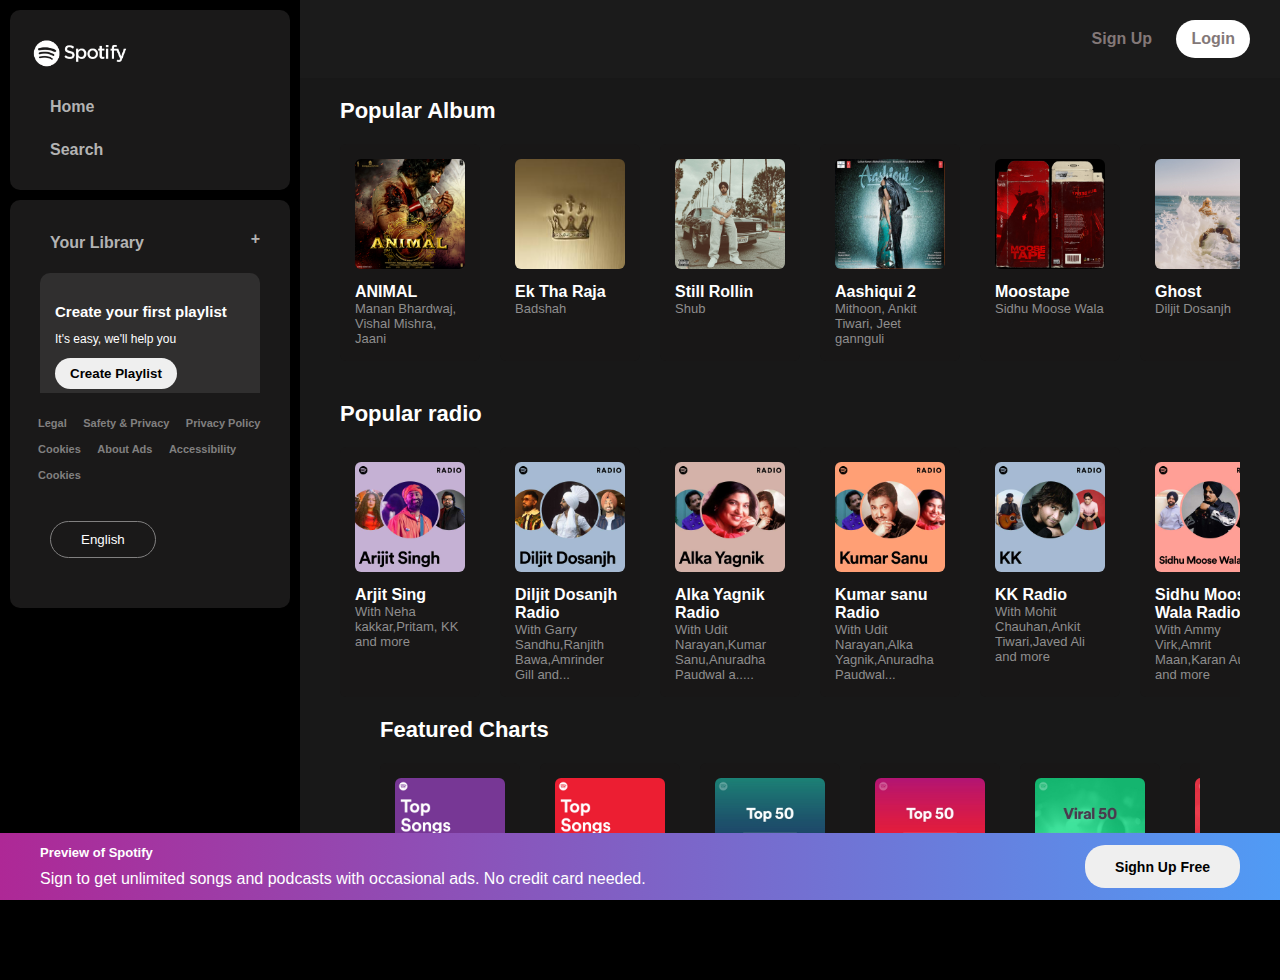
==== index1.html @ badd813f "spotify modified" ====
<!DOCTYPE html>
<html lang="en">

<head>
    <meta charset="UTF-8">
    <meta name="viewport" content="width=device-width, initial-scale=1.0">
    <link rel="stylesheet" href="style.css">
    <link rel="icon"
        href="https://upload.wikimedia.org/wikipedia/commons/thumb/1/19/Spotify_logo_without_text.svg/168px-Spotify_logo_without_text.svg.png?20160123212544">
    <link rel="stylesheet" href="https://cdnjs.cloudflare.com/ajax/libs/font-awesome/6.5.2/css/all.min.css"
        integrity="sha512-SnH5WK+bZxgPHs44uWIX+LLJAJ9/2PkPKZ5QiAj6Ta86w+fsb2TkcmfRyVX3pBnMFcV7oQPJkl9QevSCWr3W6A=="
        crossorigin="anonymous" referrerpolicy="no-referrer" />

    <title>Spotyfy-Web Player: Music for everyone</title>
</head>

<body>
    <div class="sidebar">
        <div class="sidebar-nav">
            <div class="logo">
                <a href=""><img src="/images/logo-new.png" alt=""></a>
            </div>
            <ul>
                <li><a href="">
                        <span><i class="fa-solid fa-house"></i></span>
                        <span>Home</span>
                    </a></li>
                <li><a href="">
                        <span><i class="fa-solid fa-magnifying-glass">
                            </i></span>
                        <span>Search</span>
                    </a></li>
            </ul>
        </div>

        <div class="sidebar-nav box2">

            <ul>
                <li><a href="">
                        <span><i class="fa-solid fa-book"></i></span>
                        <span class="library">Your Library</span>
                    </a></li>
                <li>
                    <div class="sidebar-scroll">
                        <div class="create-playlist">
                            <h4>Create your first playlist</h4>
                            <p>It's easy, we'll help you</p>
                            <button>Create Playlist</button>
                        </div>
                    </div>
                        <!-- <div class="sidebar-scroll">
                            <div class="create-playlist">
                                <h4>Let's find some podcast to follow</h4>
                                <p>We'll keep you on new episode</p>
                                <button>Browse podcasts</button>
                            </div>
                        </div> -->
                </li>
            </ul>

            <div class="privacy">
                <ul>
                    <li>
                        <a href="">Legal</a>
                        <a href="">Safety & Privacy</a>
                        <a href="">Privacy Policy</a>
                    </li>
                    <li>
                        <a href="">Cookies</a>
                        <a href="">About Ads</a>
                        <a href="">Accessibility</a>
                    </li>
                    <li>
                        <a href="">Cookies</a>
                    </li>
                </ul>
            </div>
            <div class="eng-btn">
                <button>English</button>
            </div>
        </div>
    </div>
    <!--  Maian section starts here  -->
    <div class="main-section">
        <div class="top-nav">
            <div class="prev-btn">
                <button><i class="fa-solid fa-chevron-left"></i></button>
                <button><i class="fa-solid fa-chevron-right"></i></button>
            </div>
            <div class="login-btn">
                <button class="sign-up">Sign Up</button>
                <button class="login">Login</button>
            </div>
        </div>

        <div class="spotify-playlist">
            <h2>Popular Album</h2>
            <div class="card">
                <div class="item">
                    <img src="images/item-6.jpg" alt="">
                    <div class="play-btn">
                        <span><i class="fa-solid fa-play"></i></span>
                    </div>
                    <h4>ANIMAL</h4>
                    <p>Manan Bhardwaj, Vishal Mishra, Jaani</p>
                </div>


                <div class="item">
                    <img src="images/item -11.jpg" alt="">
                    <div class="play-btn">
                        <span><i class="fa-solid fa-play"></i></span>
                    </div>
                    <h4>Ek Tha Raja</h4>
                    <p>Badshah</p>
                </div>


                <div class="item">
                    <img src="images/item-7.jpg" alt="">
                    <div class="play-btn">
                        <span><i class="fa-solid fa-play"></i></span>
                    </div>
                    <h4>Still Rollin</h4>
                    <p>Shub</p>
                </div>

                <div class="item">
                    <img src="/images/item-12.jpg" alt="">
                    <div class="play-btn">
                        <span><i class="fa-solid fa-play"></i></span>
                    </div>
                    <h4>Aashiqui 2</h4>
                    <p>Mithoon, Ankit Tiwari, Jeet gannguli</p>
                </div>
                <div class="item">
                    <img src="/images/item-9.jpg" alt="">
                    <div class="play-btn">
                        <span><i class="fa-solid fa-play"></i></span>
                    </div>
                    <h4>Moostape</h4>
                    <p>Sidhu Moose Wala</p>

                </div>


                <div class="item">
                    <img src="/images/item-13.jpg" alt="">
                    <div class="play-btn">
                        <span><i class="fa-solid fa-play"></i></span>
                    </div>
                    <h4>Ghost</h4>
                    <p>Diljit Dosanjh</p>
                </div>

                <div class="item">
                    <img src="/images/item-14.jpg" alt="">
                    <div class="play-btn">
                        <span><i class="fa-solid fa-play"></i></span>
                    </div>
                    <h4>Making Memories</h4>
                    <p>Karan Aujla, Ikky</p>
                </div>
            </div>
        </div>



        <div class="spotify-playlist">
            <h2>Popular radio</h2>
            <div class="card">
                <div class="item">
                    <img src="images/radioarjit.jpeg" alt="">
                    <div class="play-btn">
                        <span><i class="fa-solid fa-play"></i></span>
                    </div>
                    <h4>Arjit Sing</h4>
                    <p>With Neha kakkar,Pritam, KK and more</p>
                </div>
                <div class="item">
                    <img src="images/radiodiljit.jpeg" alt="">
                    <div class="play-btn">
                        <span><i class="fa-solid fa-play"></i></span>
                    </div>
                    <h4>Diljit Dosanjh Radio</h4>
                    <p>With Garry Sandhu,Ranjith Bawa,Amrinder Gill and...</p>
                </div>


                <div class="item">
                    <img src="images/Alka Yagnik.png" alt="">
                    <div class="play-btn">
                        <span><i class="fa-solid fa-play"></i></span>
                    </div>
                    <h4>Alka Yagnik Radio</h4>
                    <p>With Udit Narayan,Kumar Sanu,Anuradha Paudwal a.....</p>
                </div>

                <div class="item">
                    <img src="/images/radiokumar.jpeg" alt="">
                    <div class="play-btn">
                        <span><i class="fa-solid fa-play"></i></span>
                    </div>
                    <h4> Kumar sanu Radio</h4>
                    <p>With Udit Narayan,Alka Yagnik,Anuradha Paudwal...</p>
                </div>
                <div class="item">
                    <img src="/images/radiokk.jpeg" alt="">
                    <div class="play-btn">
                        <span><i class="fa-solid fa-play"></i></span>
                    </div>
                    <h4>KK Radio</h4>
                    <p>With Mohit Chauhan,Ankit Tiwari,Javed Ali and more</p>

                </div>
                <div class="item">
                    <img src="/images/radiosidhu.jpeg" alt="">
                    <div class="play-btn">
                        <span><i class="fa-solid fa-play"></i></span>
                    </div>
                    <h4>Sidhu Moosa Wala Radio</h4>
                    <p>With Ammy Virk,Amrit Maan,Karan Aujila and more</p>
                </div>

                <div class="item">
                    <img src="/images/radiokishore.jpeg" alt="">
                    <div class="play-btn">
                        <span><i class="fa-solid fa-play"></i></span>
                    </div>
                    <h4>Kishore Kumar</h4>
                    <p>With Mohammed Rafi,Asha Bhosle,R.D.Burman and...</p>
                </div>
                <div>
       </div>
     </div>

                <div class="spotify-playlist">
                    <h2>Featured Charts</h2>
                    <div class="card">
                        <div class="item">
                            <img src="images/topsong.png" alt="">
                            <div class="play-btn">
                                <span><i class="fa-solid fa-play"></i></span>
                            </div>
                            <h4>Top Songs-Global</h4>
                            <p>Your weekly updated of the most played tracks right no...</p>
                        </div>
                        <div class="item">
                            <img src="images/topsongUSA.png" alt="">
                            <div class="play-btn">
                                <span><i class="fa-solid fa-play"></i></span>
                            </div>
                            <h4>Top Songs-USA </h4>
                            <p>Your weekly update of the most played track righno..</p>
                        </div>


                        <div class="item">
                            <img src="images/top50.png" alt="">
                            <div class="play-btn">
                                <span><i class="fa-solid fa-play"></i></span>
                            </div>
                            <h4>Top 50-Global</h4>
                            <p>Your daily update of the most played tracks right now-..</p>
                        </div>

                        <div class="item">
                            <img src="/images/top50usapng" alt="">
                            <div class="play-btn">
                                <span><i class="fa-solid fa-play"></i></span>
                            </div>
                            <h4>Top 50 -USA</h4>
                            <p>Your daily update of the most played tracks right no-...
                        </div>
                        <div class="item">
                            <img src="/images/viral50ed.png" alt="">
                            <div class="play-btn">
                                <span><i class="fa-solid fa-play"></i></span>
                            </div>
                            <h4> Viral50-Global</h4>
                            <p>Your daily update of the most viral tracks right now-...</p>

                        </div>


                        <div class="item">
                            <img src="/images/viral50US.png" alt="">
                            <div class="play-btn">
                                <span><i class="fa-solid fa-play"></i></span>
                            </div>
                            <h4>Viral 50 -USA</h4>
                            <p> YOur daily update ofthe most viral tracks right now -USA</p>
                        </div>
                    </div>


                    <!-- <div class="spotify-playlist">
                        <h2>Spotify Playlist</h2>
                        <div class="card">
                            <div class="item">
                                <img src="images/topsong.png" alt="">
                                <div class="play-btn">
                                    <span><i class="fa-solid fa-play"></i></span>
                                </div>
                                <h4>Dinner with Friends</h4>
                                <p>The perfect soundtrack to those long nights over dinner</p>
                            </div>
                            <div class="item">
                                <img src="images/topsongUSA.png" alt="">
                                <div class="play-btn">
                                    <span><i class="fa-solid fa-play"></i></span>
                                </div>
                                <h4>Dinner Jaaz</h4>
                                <p>The gentle sound of some of the greatest voice and ...</p>
                            </div>
    
    
                            <div class="item">
                                <img src="images/top50.png" alt="">
                                <div class="play-btn">
                                    <span><i class="fa-solid fa-play"></i></span>
                                </div>
                                <h4>Dinner Loung</h4>
                                <p>Soft electronic music for your dinner</p>
                            </div>
    
                            <div class="item">
                                <img src="/images/top50usapng" alt="">
                                <div class="play-btn">
                                    <span><i class="fa-solid fa-play"></i></span>
                                </div>
                                <h4>Feel Good Dinner</h4>
                                <p> An uplifting yet tasteful dinner playlist with a...</p>
                            </div>
                            <div class="item">
                                <img src="/images/viral50ed.png" alt="">
                                <div class="play-btn">
                                    <span><i class="fa-solid fa-play"></i></span>
                                </div>
                                <h4> Bossa Nova Dinner</h4>
                                <p>Soundtrackyour cozy dinner with bossa nova jazz</p>
    
                            </div>
    
    
                            <div class="item">
                                <img src="/images/viral50US.png" alt="">
                                <div class="play-btn">
                                    <span><i class="fa-solid fa-play"></i></span>
                                </div>
                                <h4>Kitchen Swagger</h4>
                                <p> Gettin'figgy with it,bana-na-nanana</p>
                            </div>

                            <div class="item">
                                <img src="/images/viral50US.png" alt="">
                                <div class="play-btn">
                                    <span><i class="fa-solid fa-play"></i></span>
                                </div>
                                <h4>Soul Dinner</h4>
                                <p> Classical and new soul music for the perfect dinner vibe.</p>
                            </div>

                        </div>
    
 -->



                    <div class="footer-section">
                        <div class="footer">
                            <div class="footer-links">
                                <div class="footer-coloumn">
                                    <div>Company</div>
                                    <ul class="col-links">
                                        <li><a href="">About</a></li>
                                        <li><a href="">Jobs</a></li>
                                        <li><a href="">For the Record</a></li>
                                    </ul>
                                </div>
                                <div class="footer-coloumn">
                                    <div>Communities</div>
                                    <ul class="col-links">
                                        <li><a href="">For Artists</a></li>
                                        <li><a href="">Developers</a></li>
                                        <li><a href="">Advertising</a></li>
                                        <li><a href="">Investors</a></li>
                                        <li><a href="">Vendors</a></li>


                                    </ul>
                                </div>
                                <div class="footer-coloumn">
                                    <div>Useful links</div>
                                    <ul class="col-links">
                                        <li><a href="">Support</a></li>
                                        <li><a href="">Free Mobile App</a></li>
                                    </ul>
                                </div>
                            </div>
                            <div class="social-links">
                                <div>
                                    <i class="fa-brands fa-facebook"></i>
                                    <i class="fa-brands fa-twitter"></i>
                                    <i class="fa-brands fa-instagram"></i>
                                </div>
                            </div>

                        </div>
                    </div>
             
                 <hr>
                 <div>
                    <p class="copyright">&copy; 2024 Spotify AB</p>
                 </div>

                </div>
            </div>
        </div>
   <div class="preview">
    <div class="text">
        <h4>Preview of Spotify</h4>
        <p>Sign to get unlimited songs and podcasts with occasional ads. No credit card needed.</p>
    </div class="button">
            <button>Sighn Up Free</button>
      
   </div>
</body>
</html>
---- style.css ----
*{
    margin:0;
    padding:0;
    box-sizing:border-box;
}
body{
    background: #000;
    font-family: Arial, Helvetica, sans-serif ; 
}
.sidebar{
   width:300px;
   background: #000;
   position: fixed;
   top: 0;
   left: 0;
   bottom: 0;
   padding:10px;;  
}
.sidebar-nav{
    background: #1a1919;  
    border-radius:10px;
    /* height: 10p; */
    padding:20px 10px;
    margin-bottom:10px;
}
 .logo{
    width:120px;
}
.logo img{
        width:100%;
}
.sidebar-nav ul{
    list-style: none;
}
.sidebar-nav ul li{
    padding:10px 20px;
}
.sidebar-nav ul li a:hover{
   color:#ffff;
}
.sidebar-nav ul li a{
   text-decoration:none;
   color: #b3b3b3;
   font-size: 16px;
   font-weight:600;
} 
.sidebar-nav ul li a i{
    font-size: 20px;
    margin-right:10px;

}
.library::after{
  content:  '+';
  float: right;
  text-align:center;
  /* background:#1f1e1e;
  padding:5px; */
  border-radius: 50%;
  font-size:15;
}
.create-playlist{
    background: #302f2f;
    padding: 30px 15px;
    border-radius: 10px;
    margin-bottom: 10px;
}
.sidebar-scroll{
    height:120px;
    overflow: auto ;
}
.sidebar-scroll::-webkit-scrollbar{
   background:transparent ;
  
} 
/* day7 */
.sidebar-scroll:hover::-webkit-scrollbar-thumb{
    background: transparent;
    width: 10px;
}
.sidebar-scroll:hover::-webkit-scrollbar-thumb{
    background: #5c5b5b;
    width:5px;
}
.create-playlist h4{
    color:#ffff;
    font-size:15px;
}
.create-playlist p{
    color: #ffff;
    font-size: 12px;
    margin:12px 0;
}
.create-playlist button{
    padding: 8px 15px;
    border:0;
    outline:0;
    border-radius:20px;
    font-weight:600;
    margin-bottom:10px;
}
.privacy ul li a{
    text-decoration: none;
    color:#818080;
    font-size: 11px;
    font-weight: 600;
    margin: 0 6px;
}
.privacy ul li a:hover{
    text-decoration: underline;
    color:#bebcbc ;
}
.privacy ul{
    list-style: none;
    margin-top: 10px;
}
.privacy ul li{
    padding: 0 12px;
    padding-bottom: 8px;

}
.eng-btn{
    padding: 20px 30px;
}
.eng-btn button{
    padding:10px 30px;
    background: transparent;
    border:0;
    outline:none;
    color:#ffffff;
    border:1px solid #818080;
    border-radius: 20px;
    margin:10px 0;
}
.eng-btn button:hover{
   padding: 11px 31px;
   border:1px solid #ffff;
}
.main-section{
    margin-left: 300px;
    background:#181818;
    height:100vh;
    overflow: auto;
    margin-bottom: 80px;
}
.main-section::-webkit-scrollbar{
    background:transparent ;
   
 } 
 .main-section:hover::-webkit-scrollbar-thumb{
     background: transparent;
     width: 10px;
 }
 .main-section:hover::-webkit-scrollbar-thumb{
     background: #5c5b5b;
     width:5px;
 }
.main-section .top-nav{
    padding: 20px 30px;
    background:#1b1b1b;
    display: flex;
    align-items:center;
   justify-content: space-between;
}
.main-section .top-nav  button{
    background: transparent;
    border: 0;
    outline: 0;
}
 /* main */
.main-section .top-nav .prev-btn button i{
    color:#837878;
    font-size: 22px;
    margin-right:20px;
}
.top-nav .login-btn .sign-up{
    color: #837878;
    font-size: 16px;
    font-weight: 600;
    margin-right:20px;
}
.top-nav .login-btn .sign-up:hover{
    color: #ffffff;
}
.top-nav .login-btn .login{
  color: #837878 ;
  font-size: 16px;
  font-weight: 600;
  background: #fff;
  padding:10px 15px;
  border-radius:20px ;
}
.top-nav .login-btn .login:hover{
    background: #818080;

}
.spotify-playlist{
    padding: 20px 40px;
}
.spotify-playlist h2{
    color: #ffffff;
    font-size: 22px;
    margin-bottom: 20px;
}
.spotify-playlist .card{
    display: flex;
    gap:20px; 
    overflow:hidden;
}
.spotify-playlist .card .item { 
    width:160%;
    min-width: 140px;
    background-color:#181717 ;
    cursor: pointer;
    border-radius: 6px;
    padding: 15px;
}
.spotify-playlist .card .item:hover{
  background-color: #272626;
}
.spotify-playlist .card .item img{
    width:100%;
    border-radius: 6px;
    margin-bottom: 10px;
}
.spotify-playlist .item h4{
    color: #ffffff;
}
.spotify-playlist .card .item p{
    color: #8f8e8e;
    font-size: 13px;
    margin:10x;
}
.spotify-playlist .card .item p:hover{
   text-decoration: underline;
}
.spotify-playlist .play-btn {
    position: relative;
}
.spotify-playlist .play-btn i{
    position: absolute;
    background:#1db954 ;
    border-radius: 50%;
    padding: 14px;
    right:8px;
    top: -65px;
    opacity: 0;
    transform: 0.3s ease all;
}
.spotify-playlist .card .item:hover .play-btn i{
      opacity: 1;
      /* transform: translateY(-20px); */
}

.footer-section{
    padding: 20px 40px;
}
.footer-section .footer {
    display: flex;
    justify-content: space-between;
    margin-top:40px;
}
.footer-section .footer .footer-links{
    display: flex;
    justify-content: space-between;
    gap: 50px;
}
.footer-section .footer .footer-links .footer-coloumn{
    margin: 0 12px;
}
.footer-section .footer .footer-links  div{
    color: #fff;
    font-weight:600;
    margin-bottom: none;
    font-size: 6px 0;
}
.footer-section .footer .footer-links ul li {
    list-style:none;
    margin:6px 0;
}
.footer-section .footer .footer-links ul li a{
    text-decoration: none;
    color: #969393;
    font-size:14px;
    cursor:pointer;
}
.footer-section .footer .footer-links ul li a :hover{
    text-decoration: underline;
    color:#fff
}
.footer .social-links i{
    color: #ffff;
    background: #353434;
    padding:12px;
    border-radius:50%;
    margin: 0 5px ;
    cursor: pointer;
}
.footer .social-links i:hover{
    background: #636262;

}
hr{
    margin:20px 40px;
    border:0;
    outline: 0;
    border: 1px solid #575657;
    margin-top: 40px;
}
.copyright{
    padding: 0;
    color:#969393;
    font-size: 15px;
    margin-bottom: 30px;
}
.preview{
    display: flex;
    justify-content: space-between;
    background: linear-gradient(to right, #ae2896, #509bf5);
    position: fixed;
    bottom:0;
    left:0;
    right:0;
    padding: 12px 40px;
   
}

.preview h4{
    font-size:13px ;
    font-weight: 600;
    margin-bottom:10px;
    color:#fff
}
.preview p{
font-size: 16px;
font-weight: 400;
color: #fff;
}
.preview button{
    padding: 12px 30px;
    border:0;
    outline:0;
    border-radius: 20px;
    font-size: 14px;
    font-weight:600;
    color: #000;
}
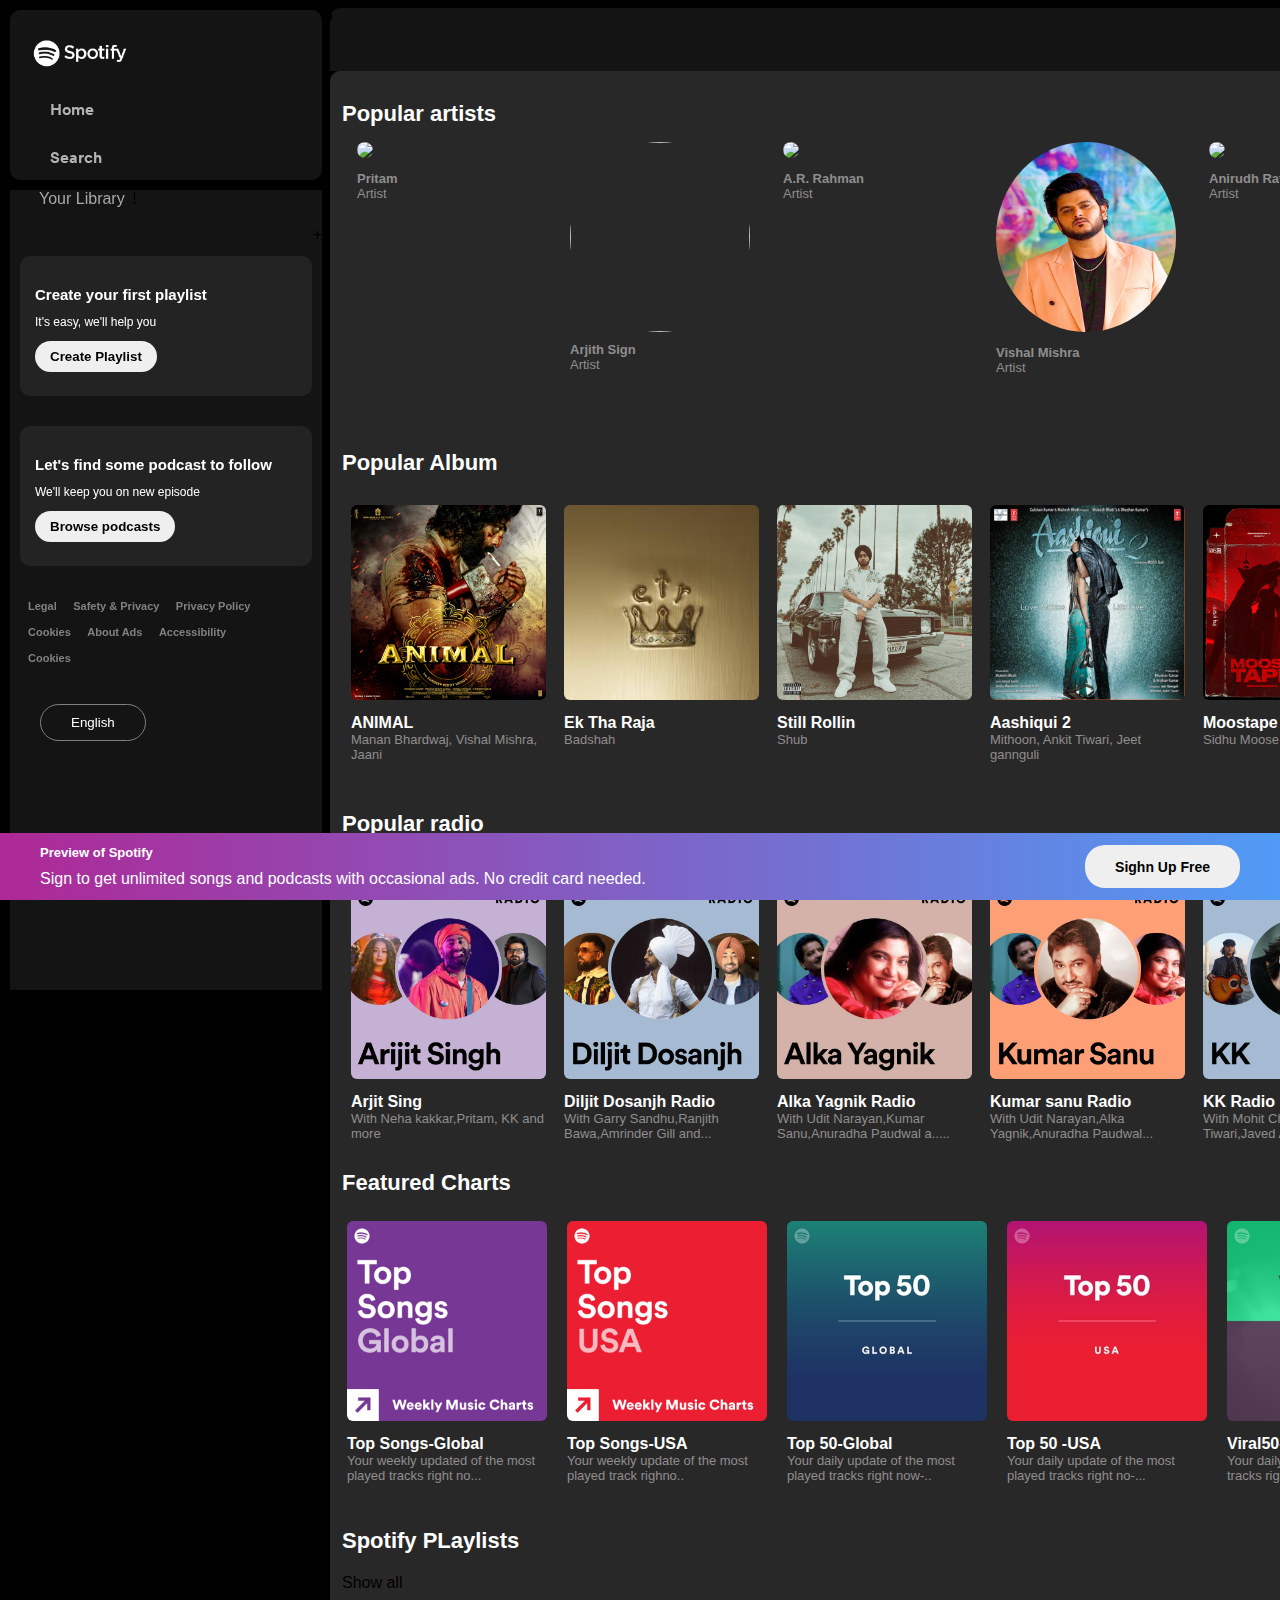
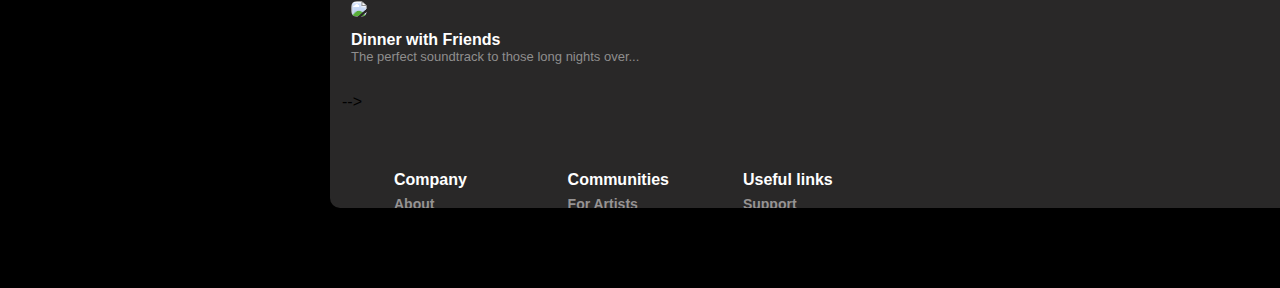
==== commit d855d36d: "Spotify modified" ====
--- a/index1.html
+++ b/index1.html
@@ -21,7 +21,7 @@
                 <a href=""><img src="/images/logo-new.png" alt=""></a>
             </div>
             <ul>
-                <li><a href="">
+                <li class="home"><a href="">
                         <span><i class="fa-solid fa-house"></i></span>
                         <span>Home</span>
                     </a></li>
@@ -33,14 +33,17 @@
             </ul>
         </div>
 
-        <div class="sidebar-nav box2">
-
-            <ul>
-                <li><a href="">
+        <div class="sidebar-box2">
+         <div class="long-side">
+
+            <div class="library">
+             <ul>
+                <li>
                         <span><i class="fa-solid fa-book"></i></span>
-                        <span class="library">Your Library</span>
-                    </a></li>
+                        <span class="library1">Your Library</span>
+                    !</li>
                 <li>
+            </div>
                     <div class="sidebar-scroll">
                         <div class="create-playlist">
                             <h4>Create your first playlist</h4>
@@ -48,13 +51,13 @@
                             <button>Create Playlist</button>
                         </div>
                     </div>
-                        <!-- <div class="sidebar-scroll">
+                        <div class="sidebar-scroll">
                             <div class="create-playlist">
                                 <h4>Let's find some podcast to follow</h4>
                                 <p>We'll keep you on new episode</p>
                                 <button>Browse podcasts</button>
                             </div>
-                        </div> -->
+                        </div>
                 </li>
             </ul>
 
@@ -80,19 +83,94 @@
             </div>
         </div>
     </div>
+    </div>
     <!--  Maian section starts here  -->
-    <div class="main-section">
+    <section class="main">
+        <div class="top">
         <div class="top-nav">
             <div class="prev-btn">
                 <button><i class="fa-solid fa-chevron-left"></i></button>
                 <button><i class="fa-solid fa-chevron-right"></i></button>
-            </div>
+            
             <div class="login-btn">
                 <button class="sign-up">Sign Up</button>
                 <button class="login">Login</button>
             </div>
         </div>
-
+    </div>
+    </div>
+         <!--27/05  -->
+
+        <div class="main-sec">
+            <div class="artist">
+            <h2>Popular artists</h2>
+                      <div class="pop-art">
+                        <div class="art">
+                            <img src="https://i.scdn.co/image/ab6761610000e5ebcb6926f44f620555ba444fca" >
+                            <div class="play-btn">
+                                <span><i class="fa-solid fa-play"></i></span>
+                            </div>
+                            <h4>Pritam</h4>
+                            <p>Artist</p>
+                        </div>
+                        <div class="art">
+                            <img class="artists" src="https://i.scdn.co/image/ab6761610000e5eb0261696c5df3be99da6ed3f3" >
+                            <div class="play-btn">
+                                <span><i class="fa-solid fa-play"></i></span>
+                            </div>
+                            <h4>Arjith Sign</h4>
+                            <p>Artist</p>
+                        </div>
+                        <div class="art">
+                            <img src="https://i.scdn.co/image/ab6761610000e5ebb19af0ea736c6228d6eb539c" >
+                            <div class="play-btn">
+                                <span><i class="fa-solid fa-play"></i></span>
+                            </div>
+                            <h4>A.R. Rahman</h4>
+                            <p>Artist</p>
+                        </div>
+                        <div class="art">
+                            <img class="artists"  src="images/vishal.jpg" >
+
+                            <div class="play-btn">
+                                <span><i class="fa-solid fa-play"></i></span>
+                            </div>
+                            <h4>Vishal Mishra</h4>
+                            <p>Artist</p>
+                        </div>
+                        <div class="art">
+                            <img src="https://i.scdn.co/image/ab6761610000e5ebfc7c542c04b5f7dc8f1b1c16" >
+                            <div class="play-btn">
+                                <span><i class="fa-solid fa-play"></i></span>
+                            </div>
+                            <h4>Anirudh Ravichander</h4>
+                            <p>Artist</p>
+                        </div>
+                        <div class="art">
+                            <img src="https://i.scdn.co/image/ab6761610000e5eb90b6c3d093f9b02aad628eaf" alt="">
+                            <div class="play-btn">
+                                <span><i class="fa-solid fa-play"></i></span>
+                            </div>
+                            <h4>Vishal-Shekhar</h4>
+                            <p>Artist</p>
+                        </div>
+                        <div class="art">
+                            <img class="artists"  src="https://i.scdn.co/image/ab6761610000e5ebeddbb664c4723f268a60d8c1" >
+                            <div class="play-btn">
+                                <span><i class="fa-solid fa-play"></i></span>
+                            </div>
+                            <h4>Badshah</h4>
+                            <p>Artist</p>
+                        </div>
+        
+                      </div>
+                  
+                </div>
+                <!--  -->
+                <div class="spotify-playlist">
+             
+
+                </div>
         <div class="spotify-playlist">
             <h2>Popular Album</h2>
             <div class="card">
@@ -105,7 +183,6 @@
                     <p>Manan Bhardwaj, Vishal Mishra, Jaani</p>
                 </div>
 
-
                 <div class="item">
                     <img src="images/item -11.jpg" alt="">
                     <div class="play-btn">
@@ -115,7 +192,6 @@
                     <p>Badshah</p>
                 </div>
 
-
                 <div class="item">
                     <img src="images/item-7.jpg" alt="">
                     <div class="play-btn">
@@ -140,9 +216,7 @@
                     </div>
                     <h4>Moostape</h4>
                     <p>Sidhu Moose Wala</p>
-
-                </div>
-
+                </div>
 
                 <div class="item">
                     <img src="/images/item-13.jpg" alt="">
@@ -163,11 +237,10 @@
                 </div>
             </div>
         </div>
-
-
-
+  
         <div class="spotify-playlist">
             <h2>Popular radio</h2>
+            <p>Show all</p>
             <div class="card">
                 <div class="item">
                     <img src="images/radioarjit.jpeg" alt="">
@@ -185,7 +258,6 @@
                     <h4>Diljit Dosanjh Radio</h4>
                     <p>With Garry Sandhu,Ranjith Bawa,Amrinder Gill and...</p>
                 </div>
-
 
                 <div class="item">
                     <img src="images/Alka Yagnik.png" alt="">
@@ -233,140 +305,80 @@
                 <div>
        </div>
      </div>
-
+ 
+                <div class="featured ">
+                    <h2>Featured Charts</h2>
+                    <div class="cards">
+                        <div class="items">
+                            <img src="images/topsong.png" alt="">
+                            <div class="play-btn">
+                                <span><i class="fa-solid fa-play"></i></span>
+                            </div>
+                            <h4>Top Songs-Global</h4>
+                            <p>Your weekly updated of the most played tracks right no...</p>
+                        </div>
+                        <div class="items">
+                            <img src="images/topsongUSA.png" alt="">
+                            <div class="play-btn">
+                                <span><i class="fa-solid fa-play"></i></span>
+                            </div>
+                            <h4>Top Songs-USA </h4>
+                            <p>Your weekly update of the most played track righno..</p>
+                        </div>
+
+                        <div class="items">
+                            <img src="images/top50.png" alt="">
+                            <div class="play-btn">
+                                <span><i class="fa-solid fa-play"></i></span>
+                            </div>
+                            <h4>Top 50-Global</h4>
+                            <p>Your daily update of the most played tracks right now-..</p>
+                        </div>
+
+                        <div class="items">
+                            <img src="/images/top50usapng" alt="">
+                            <div class="play-btn">
+                                <span><i class="fa-solid fa-play"></i></span>
+                            </div>
+                            <h4>Top 50 -USA</h4>
+                            <p>Your daily update of the most played tracks right no-...
+                        </div>
+                        <div class="items">
+                            <img src="/images/viral50ed.png" alt="">
+                            <div class="play-btn">
+                                <span><i class="fa-solid fa-play"></i></span>
+                            </div>
+                            <h4> Viral50-Global</h4>
+                            <p>Your daily update of the most viral tracks right now-...</p>
+                        </div>
+
+                        <div class="items">
+                            <img src="/images/viral50US.png" alt="">
+                            <div class="play-btn">
+                                <span><i class="fa-solid fa-play"></i></span>
+                            </div>
+                            <h4>Viral 50 -USA</h4>
+                            <p> YOur daily update ofthe most viral tracks right now -USA</p>
+                        </div>
+                    </div>
+                </div>
+                
                 <div class="spotify-playlist">
-                    <h2>Featured Charts</h2>
+                  <h2>Spotify PLaylists</h2>
+                    <p>Show all</p>
                     <div class="card">
                         <div class="item">
-                            <img src="images/topsong.png" alt="">
-                            <div class="play-btn">
-                                <span><i class="fa-solid fa-play"></i></span>
-                            </div>
-                            <h4>Top Songs-Global</h4>
-                            <p>Your weekly updated of the most played tracks right no...</p>
-                        </div>
-                        <div class="item">
-                            <img src="images/topsongUSA.png" alt="">
-                            <div class="play-btn">
-                                <span><i class="fa-solid fa-play"></i></span>
-                            </div>
-                            <h4>Top Songs-USA </h4>
-                            <p>Your weekly update of the most played track righno..</p>
-                        </div>
-
-
-                        <div class="item">
-                            <img src="images/top50.png" alt="">
-                            <div class="play-btn">
-                                <span><i class="fa-solid fa-play"></i></span>
-                            </div>
-                            <h4>Top 50-Global</h4>
-                            <p>Your daily update of the most played tracks right now-..</p>
-                        </div>
-
-                        <div class="item">
-                            <img src="/images/top50usapng" alt="">
-                            <div class="play-btn">
-                                <span><i class="fa-solid fa-play"></i></span>
-                            </div>
-                            <h4>Top 50 -USA</h4>
-                            <p>Your daily update of the most played tracks right no-...
-                        </div>
-                        <div class="item">
-                            <img src="/images/viral50ed.png" alt="">
-                            <div class="play-btn">
-                                <span><i class="fa-solid fa-play"></i></span>
-                            </div>
-                            <h4> Viral50-Global</h4>
-                            <p>Your daily update of the most viral tracks right now-...</p>
-
-                        </div>
-
-
-                        <div class="item">
-                            <img src="/images/viral50US.png" alt="">
-                            <div class="play-btn">
-                                <span><i class="fa-solid fa-play"></i></span>
-                            </div>
-                            <h4>Viral 50 -USA</h4>
-                            <p> YOur daily update ofthe most viral tracks right now -USA</p>
-                        </div>
-                    </div>
-
-
-                    <!-- <div class="spotify-playlist">
-                        <h2>Spotify Playlist</h2>
-                        <div class="card">
-                            <div class="item">
-                                <img src="images/topsong.png" alt="">
-                                <div class="play-btn">
-                                    <span><i class="fa-solid fa-play"></i></span>
-                                </div>
-                                <h4>Dinner with Friends</h4>
-                                <p>The perfect soundtrack to those long nights over dinner</p>
-                            </div>
-                            <div class="item">
-                                <img src="images/topsongUSA.png" alt="">
-                                <div class="play-btn">
-                                    <span><i class="fa-solid fa-play"></i></span>
-                                </div>
-                                <h4>Dinner Jaaz</h4>
-                                <p>The gentle sound of some of the greatest voice and ...</p>
-                            </div>
-    
-    
-                            <div class="item">
-                                <img src="images/top50.png" alt="">
-                                <div class="play-btn">
-                                    <span><i class="fa-solid fa-play"></i></span>
-                                </div>
-                                <h4>Dinner Loung</h4>
-                                <p>Soft electronic music for your dinner</p>
-                            </div>
-    
-                            <div class="item">
-                                <img src="/images/top50usapng" alt="">
-                                <div class="play-btn">
-                                    <span><i class="fa-solid fa-play"></i></span>
-                                </div>
-                                <h4>Feel Good Dinner</h4>
-                                <p> An uplifting yet tasteful dinner playlist with a...</p>
-                            </div>
-                            <div class="item">
-                                <img src="/images/viral50ed.png" alt="">
-                                <div class="play-btn">
-                                    <span><i class="fa-solid fa-play"></i></span>
-                                </div>
-                                <h4> Bossa Nova Dinner</h4>
-                                <p>Soundtrackyour cozy dinner with bossa nova jazz</p>
-    
-                            </div>
-    
-    
-                            <div class="item">
-                                <img src="/images/viral50US.png" alt="">
-                                <div class="play-btn">
-                                    <span><i class="fa-solid fa-play"></i></span>
-                                </div>
-                                <h4>Kitchen Swagger</h4>
-                                <p> Gettin'figgy with it,bana-na-nanana</p>
-                            </div>
-
-                            <div class="item">
-                                <img src="/images/viral50US.png" alt="">
-                                <div class="play-btn">
-                                    <span><i class="fa-solid fa-play"></i></span>
-                                </div>
-                                <h4>Soul Dinner</h4>
-                                <p> Classical and new soul music for the perfect dinner vibe.</p>
-                            </div>
-
-                        </div>
-    
+                            <img src="https://i.scdn.co/image/ab67706f000000026e515187c071e45918e9f0de" >
+                            <div class="play-btn">
+                            <span><i class="fa-solid fa-play"></i></span>
+                            </div>
+                           <h4> Dinner with Friends</h4>
+                            <p>The perfect soundtrack to those long nights over...</p>
+                        </div>
+                    </div>
+                </div>
+                   
  -->
-
-
-
                     <div class="footer-section">
                         <div class="footer">
                             <div class="footer-links">
@@ -386,8 +398,6 @@
                                         <li><a href="">Advertising</a></li>
                                         <li><a href="">Investors</a></li>
                                         <li><a href="">Vendors</a></li>
-
-
                                     </ul>
                                 </div>
                                 <div class="footer-coloumn">
@@ -405,10 +415,9 @@
                                     <i class="fa-brands fa-instagram"></i>
                                 </div>
                             </div>
-
-                        </div>
-                    </div>
-             
+                        </div>
+                    </div>
+                
                  <hr>
                  <div>
                     <p class="copyright">&copy; 2024 Spotify AB</p>
@@ -417,13 +426,13 @@
                 </div>
             </div>
         </div>
+    </section>
    <div class="preview">
     <div class="text">
         <h4>Preview of Spotify</h4>
         <p>Sign to get unlimited songs and podcasts with occasional ads. No credit card needed.</p>
     </div class="button">
             <button>Sighn Up Free</button>
-      
    </div>
 </body>
 </html>
--- a/style.css
+++ b/style.css
@@ -7,8 +7,23 @@
     background: #000;
     font-family: Arial, Helvetica, sans-serif ; 
 }
+@font-face {
+    font-family: "Text-bold";
+    src: url("fonts/title-bold.woff2");
+}
+
+@font-face {
+    font-family: "Text-medium";
+    src: url("fonts/Circular-boldCircularSp-Bold-9bbc461.woff2");
+}
+
+@font-face {
+    font-family: "Text-regular";
+    src: url("assets/fonts/text.woff2");
+}
 .sidebar{
-   width:300px;
+   width:332px;
+   height:0 ;
    background: #000;
    position: fixed;
    top: 0;
@@ -17,11 +32,12 @@
    padding:10px;;  
 }
 .sidebar-nav{
-    background: #1a1919;  
+    background: #141414;  
     border-radius:10px;
     /* height: 10p; */
     padding:20px 10px;
     margin-bottom:10px;
+    height: 170px;
 }
  .logo{
     width:120px;
@@ -34,7 +50,9 @@
 }
 .sidebar-nav ul li{
     padding:10px 20px;
-}
+    font-family: "Text-medium" !important ;
+}
+
 .sidebar-nav ul li a:hover{
    color:#ffff;
 }
@@ -47,8 +65,30 @@
 .sidebar-nav ul li a i{
     font-size: 20px;
     margin-right:10px;
-
-}
+}
+/* 27 */
+.sidebar-box2{
+   /* background-color: #1db954; */
+   width: 340p;
+   height:800px ;
+   background: #141414;
+}
+.sidebar-box2 .library{
+    background: #141414 ;
+    margin-top:10px;
+    position: relative;
+}
+.library i{
+    margin-left: 20px;
+    margin-top: 20px;
+}
+.library span{
+    color: #a7a7a7;
+    text-decoration: none;
+    margin:50px 3px;
+   
+}
+/* 27 */
 .library::after{
   content:  '+';
   float: right;
@@ -58,29 +98,38 @@
   border-radius: 50%;
   font-size:15;
 }
+.sidebar-scroll{
+    /* margin-top: 30px;
+    margin-left: 10px;
+    margin-right: 10px; */
+    margin: 30px 10px;
+}
 .create-playlist{
-    background: #302f2f;
+    background: #242323;
     padding: 30px 15px;
     border-radius: 10px;
     margin-bottom: 10px;
-}
-.sidebar-scroll{
+    height: 140px;
+   
+}
+/* .sidebar-scroll{
     height:120px;
     overflow: auto ;
-}
-.sidebar-scroll::-webkit-scrollbar{
+} */
+/* .sidebar-scroll::-webkit-scrollbar{
    background:transparent ;
   
-} 
+}  */
 /* day7 */
-.sidebar-scroll:hover::-webkit-scrollbar-thumb{
+
+/* .sidebar-scroll:hover::-webkit-scrollbar-thumb{
     background: transparent;
     width: 10px;
 }
 .sidebar-scroll:hover::-webkit-scrollbar-thumb{
     background: #5c5b5b;
     width:5px;
-}
+} */
 .create-playlist h4{
     color:#ffff;
     font-size:15px;
@@ -135,48 +184,67 @@
    padding: 11px 31px;
    border:1px solid #ffff;
 }
-.main-section{
-    margin-left: 300px;
-    background:#181818;
-    height:100vh;
+.main{
+    margin-left:300px;
+    background:#000000;
+    height:200vh;
     overflow: auto;
-    margin-bottom: 80px;
-}
-.main-section::-webkit-scrollbar{
+    margin-bottom: 80px; 
+    margin-left: 330px; 
+    margin-top: 8px;
+    border-radius: 10px;
+    width:1515px
+}
+.main .top{
+    margin-left: 0px;
+    background-color: #141414;
+    height:7vh;
+}
+.main::-webkit-scrollbar{
     background:transparent ;
    
  } 
- .main-section:hover::-webkit-scrollbar-thumb{
+ .main:hover::-webkit-scrollbar-thumb{
      background: transparent;
      width: 10px;
  }
- .main-section:hover::-webkit-scrollbar-thumb{
+ .main:hover::-webkit-scrollbar-thumb{
      background: #5c5b5b;
      width:5px;
  }
-.main-section .top-nav{
-    padding: 20px 30px;
+.main.top-nav{
+    padding: 0px;
     background:#1b1b1b;
     display: flex;
     align-items:center;
    justify-content: space-between;
-}
-.main-section .top-nav  button{
+ 
+}
+.main .top-nav  button{
     background: transparent;
     border: 0;
     outline: 0;
+    margin-left:20px;
+    margin-top: 20px;
+    margin-bottom: -100px;
 }
  /* main */
-.main-section .top-nav .prev-btn button i{
+.main .top-nav .prev-btn button i{
     color:#837878;
     font-size: 22px;
     margin-right:20px;
+}
+.top-nav .login-btn{
+    margin-top: -50px;
 }
 .top-nav .login-btn .sign-up{
     color: #837878;
     font-size: 16px;
     font-weight: 600;
     margin-right:20px;
+    margin-left: 1300px;
+     margin-top:-1000px;
+     background-color: #141414;
 }
 .top-nav .login-btn .sign-up:hover{
     color: #ffffff;
@@ -191,10 +259,85 @@
 }
 .top-nav .login-btn .login:hover{
     background: #818080;
-
-}
+}
+/* 27/05 */
+.main-sec{
+    padding:20px 12px;
+    margin-left: 0px;
+    margin: 0;
+    width:100%;
+    height:200vh ;
+    background-color: #292828;
+    border-radius: 10px;
+}
+
+.main-sec .artist h2{
+    /* background-color: #000000; */
+    color: #ffffff;
+    font-size: 22px;
+    margin-top: 10px;
+}
+.artist .pop-art{
+    display: flex;
+    gap:px; 
+    overflow:hidden;
+}
+.artist .art{
+    width:100%;
+    
+    /* min-width: 140px; */
+    background-color:#292828 ;
+    cursor: pointer;
+    border-radius: 6px;
+    padding: 15px;
+}
+.artist .art img{
+    width:185px;
+    border-radius:100px;
+    margin-bottom: 10px;
+}
+.artist .art .artists{
+    margin-top:px;
+    width:180px;
+    height:190px;
+    border-radius:100%;
+    
+}
+.artist .art:hover{
+background-color: #353434;
+}
+
+.artist .art{
+    color: #8f8e8e;
+    font-size: 13px;
+    /* margin:10x; */
+}
+.artist .pop-art .art p:hover{
+    text-decoration: underline;
+    }
+.artist .play-btn{
+    position: relative;
+    color: #000;
+    width:   ;
+}
+.artist .play-btn i{
+    position: absolute;
+    background: #1db954;
+    border-radius: 50%;
+    padding:18px ;
+    right:6px ;
+    top:-75px;
+    opacity: 0;
+    transform: 0.3s ease all;
+}
+.artist .pop-art .art:hover .play-btn i{
+    opacity:1 ;
+    /* background-color: #000000; */
+}
+   
+/* 27 end */
 .spotify-playlist{
-    padding: 20px 40px;
+    padding: 20px 0px;
 }
 .spotify-playlist h2{
     color: #ffffff;
@@ -203,19 +346,19 @@
 }
 .spotify-playlist .card{
     display: flex;
-    gap:20px; 
+    gap:0px; 
     overflow:hidden;
 }
 .spotify-playlist .card .item { 
-    width:160%;
+    width:170%;
     min-width: 140px;
-    background-color:#181717 ;
+    /* background-color:#222121 ; */
     cursor: pointer;
     border-radius: 6px;
-    padding: 15px;
+    padding: 9px;
 }
 .spotify-playlist .card .item:hover{
-  background-color: #272626;
+  background-color: #353434;
 }
 .spotify-playlist .card .item img{
     width:100%;
@@ -250,7 +393,42 @@
       opacity: 1;
       /* transform: translateY(-20px); */
 }
-
+/* 27 */
+.featured {
+   padding: 20px 0px; 
+}
+.featured h2{
+    color: #ffffff;
+    font-size: 22px;
+    margin-bottom: 20px;
+}
+.featured .cards{
+    display: flex;
+    gap:10px; 
+    overflow:hidden;
+}
+ .featured .cards .items{
+    width:210px;
+    min-width: 140px;
+    /* background-color:#222121 ; */
+    cursor: pointer;
+    border-radius: 6px;
+    padding: 5px;
+}
+.featured .cards .items img{
+    width:100%;
+    border-radius: 6px;
+    margin-bottom: 10px;
+}
+.cards .items h4{
+    color: #ffffff;
+}
+.cards .items p{
+    color: #8f8e8e;
+    font-size: 13px;
+    margin:10x;
+}
+/* footer */
 .footer-section{
     padding: 20px 40px;
 }
@@ -321,7 +499,6 @@
     left:0;
     right:0;
     padding: 12px 40px;
-   
 }
 
 .preview h4{
